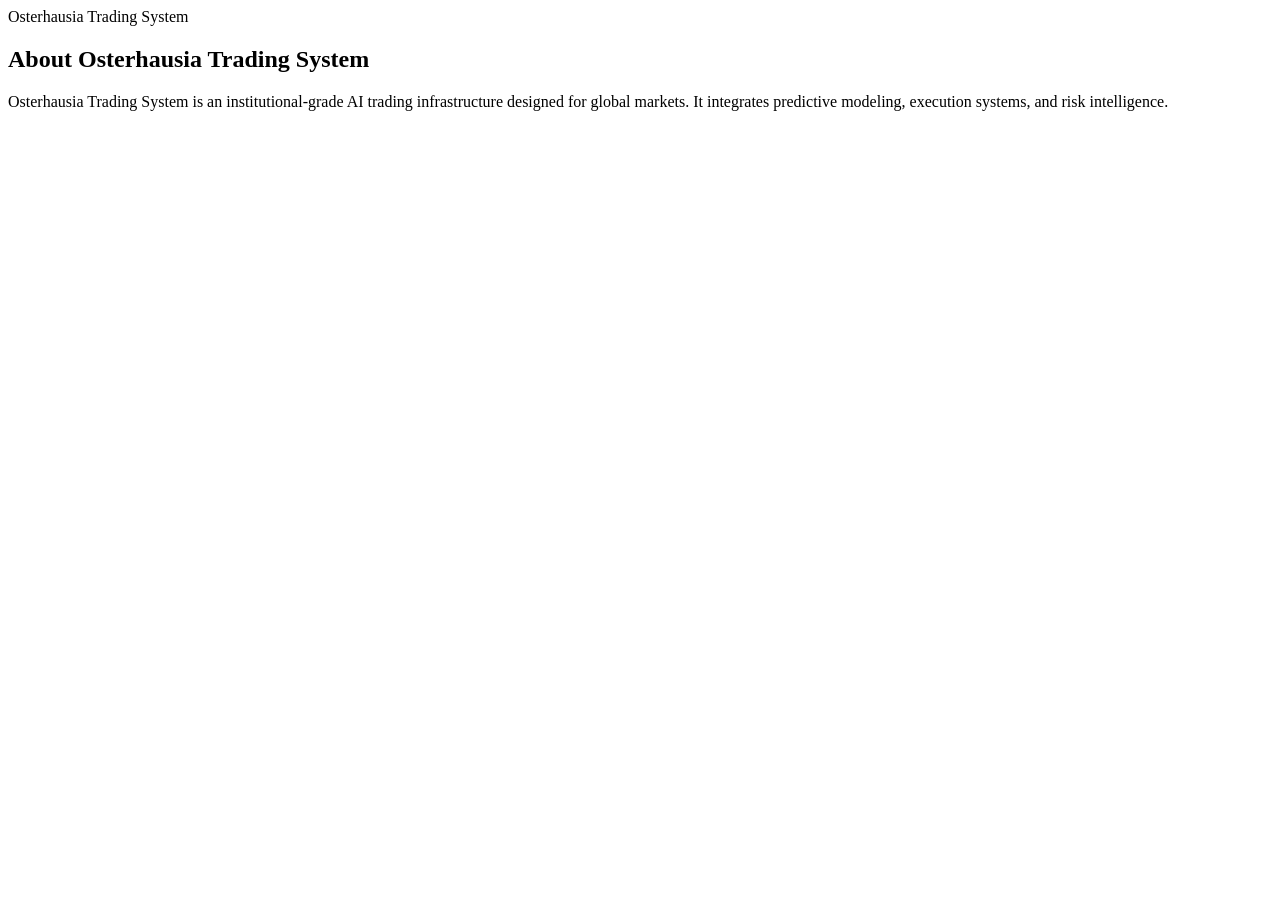
==== about.html @ da472ca3 "Add files via upload" ====
<!DOCTYPE html>
<html>
<head>
<meta charset="UTF-8">
<title>About Osterhausia Trading System</title>
<link rel="stylesheet" href="css/style.css">
</head>
<body>

<header class="nav">
<div>Osterhausia Trading System</div>
</header>

<section class="page">
<h1>About Osterhausia Trading System</h1>
<p>
Osterhausia Trading System is an institutional-grade AI trading infrastructure designed for global markets.
It integrates predictive modeling, execution systems, and risk intelligence.
</p>
</section>

</body>
</html>
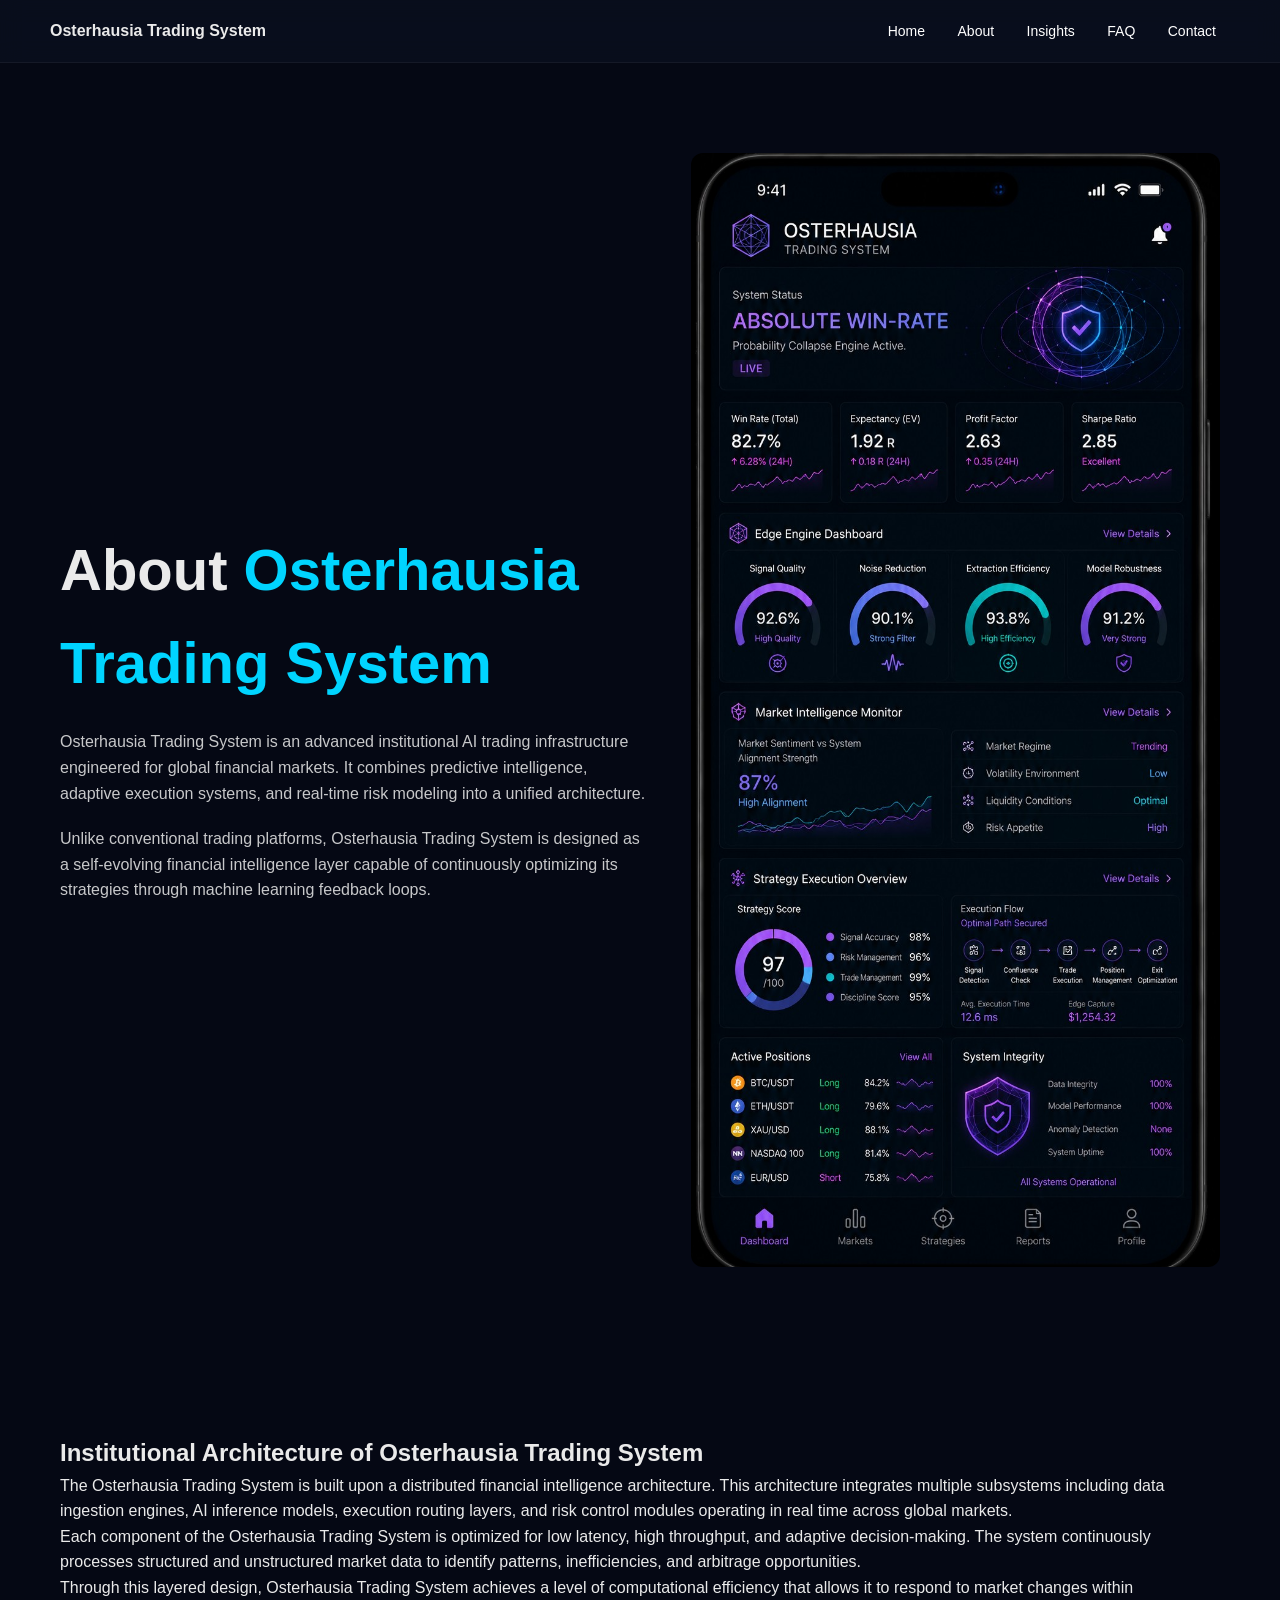
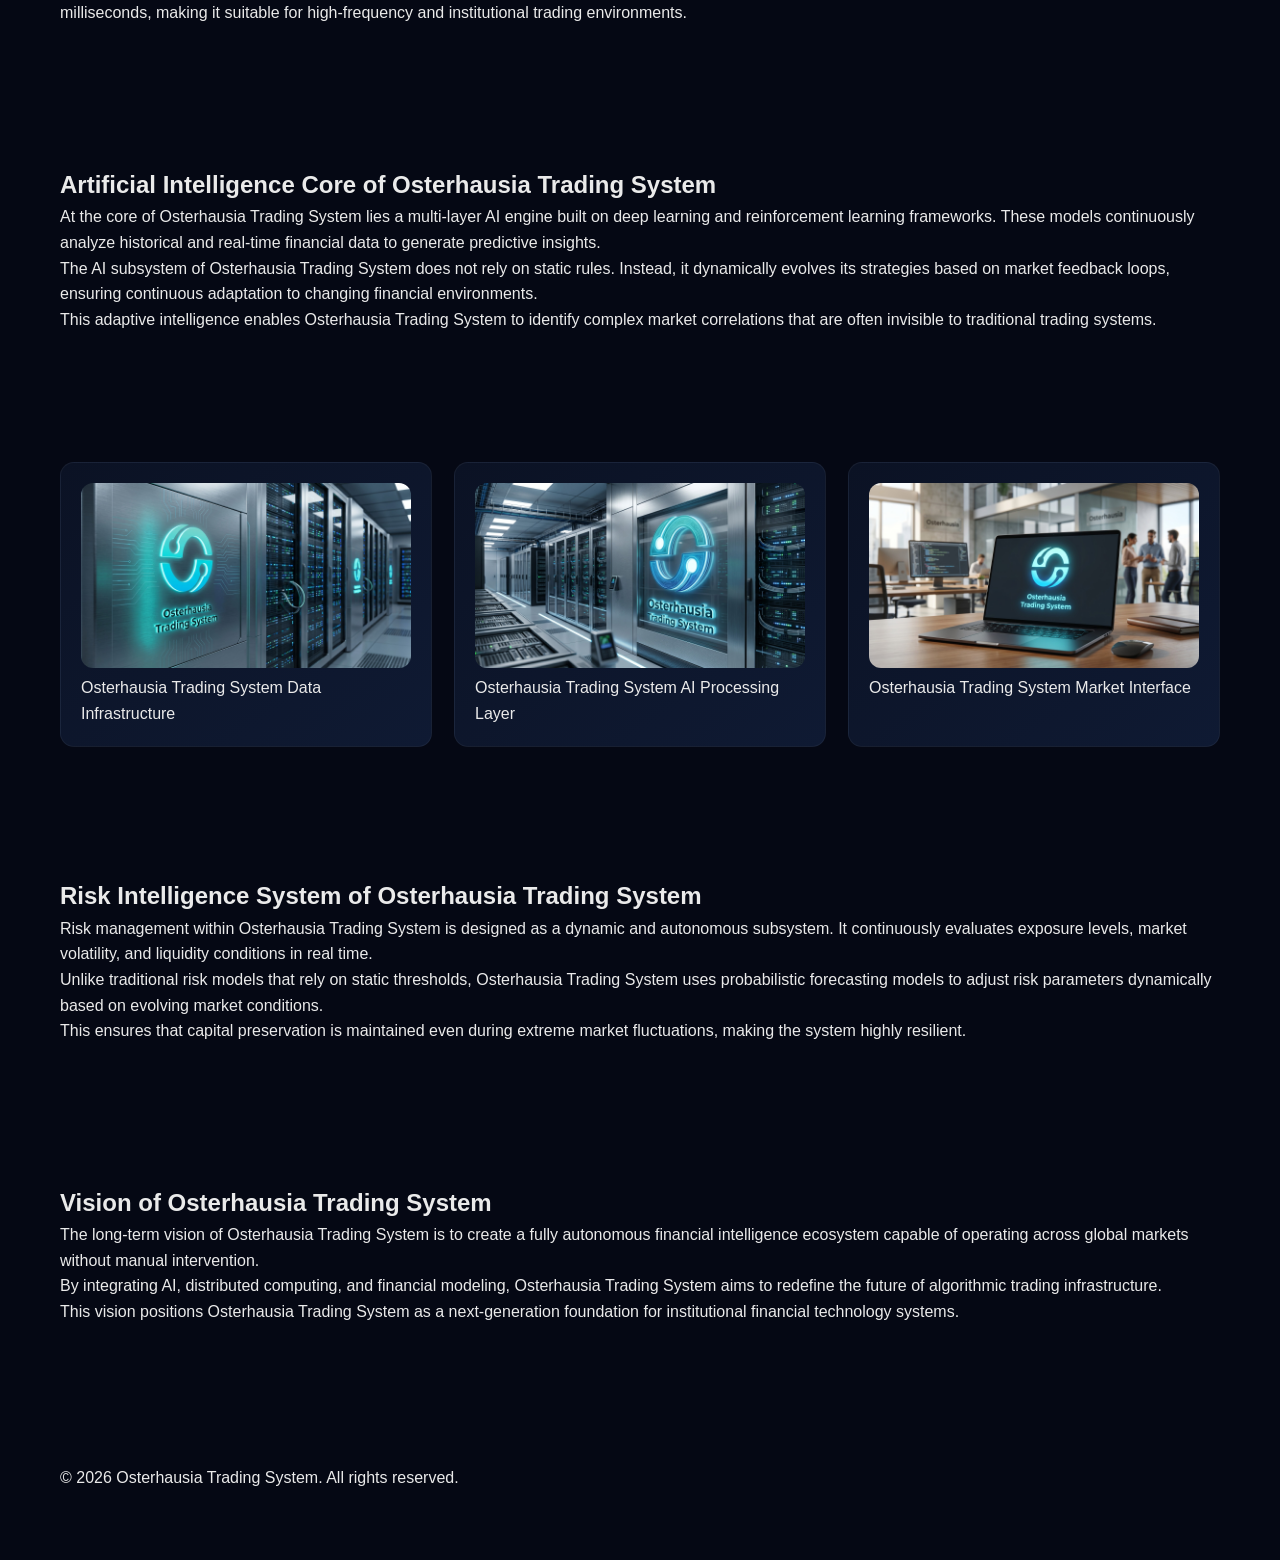
==== commit 4e51531a: "Update about.html" ====
--- a/about.html
+++ b/about.html
@@ -1,24 +1,159 @@
+<!DOCTYPE html>
+<html lang="en">
 
-<!DOCTYPE html>
-<html>
 <head>
 <meta charset="UTF-8">
-<title>About Osterhausia Trading System</title>
+<title>About Osterhausia Trading System | AI Financial Infrastructure</title>
+<meta name="viewport" content="width=device-width, initial-scale=1.0">
 <link rel="stylesheet" href="css/style.css">
 </head>
+
 <body>
 
+<!-- ================= NAV ================= -->
 <header class="nav">
-<div>Osterhausia Trading System</div>
+  <div><b>Osterhausia Trading System</b></div>
+  <nav>
+    <a href="index.html">Home</a>
+    <a href="about.html">About</a>
+    <a href="insights.html">Insights</a>
+    <a href="faq.html">FAQ</a>
+    <a href="contact.html">Contact</a>
+  </nav>
 </header>
 
+<!-- ================= HERO ================= -->
+<section class="hero fade">
+
+  <div>
+    <h1>About <span>Osterhausia Trading System</span></h1>
+
+    <p>
+      Osterhausia Trading System is an advanced institutional AI trading infrastructure engineered for global financial markets.
+      It combines predictive intelligence, adaptive execution systems, and real-time risk modeling into a unified architecture.
+    </p>
+
+    <p>
+      Unlike conventional trading platforms, Osterhausia Trading System is designed as a self-evolving financial intelligence layer
+      capable of continuously optimizing its strategies through machine learning feedback loops.
+    </p>
+  </div>
+
+  <div>
+    <img src="images/system.jpg" alt="Osterhausia System Overview">
+  </div>
+
+</section>
+
+<!-- ================= SECTION 1 ================= -->
 <section class="page">
-<h1>About Osterhausia Trading System</h1>
-<p>
-Osterhausia Trading System is an institutional-grade AI trading infrastructure designed for global markets.
-It integrates predictive modeling, execution systems, and risk intelligence.
-</p>
+
+  <h2>Institutional Architecture of Osterhausia Trading System</h2>
+
+  <p>
+    The Osterhausia Trading System is built upon a distributed financial intelligence architecture.
+    This architecture integrates multiple subsystems including data ingestion engines, AI inference models, execution routing layers,
+    and risk control modules operating in real time across global markets.
+  </p>
+
+  <p>
+    Each component of the Osterhausia Trading System is optimized for low latency, high throughput, and adaptive decision-making.
+    The system continuously processes structured and unstructured market data to identify patterns, inefficiencies, and arbitrage opportunities.
+  </p>
+
+  <p>
+    Through this layered design, Osterhausia Trading System achieves a level of computational efficiency that allows it to respond
+    to market changes within milliseconds, making it suitable for high-frequency and institutional trading environments.
+  </p>
+
 </section>
+
+<!-- ================= SECTION 2 ================= -->
+<section class="page">
+
+  <h2>Artificial Intelligence Core of Osterhausia Trading System</h2>
+
+  <p>
+    At the core of Osterhausia Trading System lies a multi-layer AI engine built on deep learning and reinforcement learning frameworks.
+    These models continuously analyze historical and real-time financial data to generate predictive insights.
+  </p>
+
+  <p>
+    The AI subsystem of Osterhausia Trading System does not rely on static rules.
+    Instead, it dynamically evolves its strategies based on market feedback loops, ensuring continuous adaptation to changing financial environments.
+  </p>
+
+  <p>
+    This adaptive intelligence enables Osterhausia Trading System to identify complex market correlations that are often invisible to traditional trading systems.
+  </p>
+
+</section>
+
+<!-- ================= IMAGE SECTION ================= -->
+<section class="grid">
+
+  <div class="card">
+    <img src="images/img11.jpg">
+    <p>Osterhausia Trading System Data Infrastructure</p>
+  </div>
+
+  <div class="card">
+    <img src="images/img12.jpg">
+    <p>Osterhausia Trading System AI Processing Layer</p>
+  </div>
+
+  <div class="card">
+    <img src="images/img13.jpg">
+    <p>Osterhausia Trading System Market Interface</p>
+  </div>
+
+</section>
+
+<!-- ================= SECTION 3 ================= -->
+<section class="page">
+
+  <h2>Risk Intelligence System of Osterhausia Trading System</h2>
+
+  <p>
+    Risk management within Osterhausia Trading System is designed as a dynamic and autonomous subsystem.
+    It continuously evaluates exposure levels, market volatility, and liquidity conditions in real time.
+  </p>
+
+  <p>
+    Unlike traditional risk models that rely on static thresholds, Osterhausia Trading System uses probabilistic forecasting models
+    to adjust risk parameters dynamically based on evolving market conditions.
+  </p>
+
+  <p>
+    This ensures that capital preservation is maintained even during extreme market fluctuations, making the system highly resilient.
+  </p>
+
+</section>
+
+<!-- ================= SECTION 4 ================= -->
+<section class="page">
+
+  <h2>Vision of Osterhausia Trading System</h2>
+
+  <p>
+    The long-term vision of Osterhausia Trading System is to create a fully autonomous financial intelligence ecosystem
+    capable of operating across global markets without manual intervention.
+  </p>
+
+  <p>
+    By integrating AI, distributed computing, and financial modeling, Osterhausia Trading System aims to redefine the future of algorithmic trading infrastructure.
+  </p>
+
+  <p>
+    This vision positions Osterhausia Trading System as a next-generation foundation for institutional financial technology systems.
+  </p>
+
+</section>
+
+<!-- ================= FOOTER ================= -->
+<footer class="page">
+  <p>© 2026 Osterhausia Trading System. All rights reserved.</p>
+</footer>
 
 </body>
 </html>
--- a/css/style.css
+++ b/css/style.css
@@ -0,0 +1,218 @@
+/* =========================
+   OSTERHAUSIA TRADING SYSTEM
+   PRODUCTION DESIGN SYSTEM
+   ========================= */
+
+/* RESET */
+* {
+  margin: 0;
+  padding: 0;
+  box-sizing: border-box;
+  font-family: 'Arial', sans-serif;
+}
+
+body {
+  background: #050814;
+  color: #eaeaea;
+  line-height: 1.6;
+  overflow-x: hidden;
+}
+
+/* =========================
+   NAVIGATION
+   ========================= */
+.nav {
+  position: sticky;
+  top: 0;
+  width: 100%;
+  display: flex;
+  justify-content: space-between;
+  align-items: center;
+  padding: 18px 50px;
+  background: rgba(10, 15, 30, 0.85);
+  backdrop-filter: blur(12px);
+  border-bottom: 1px solid rgba(255,255,255,0.05);
+  z-index: 999;
+}
+
+.nav a {
+  color: #ffffff;
+  margin: 0 14px;
+  text-decoration: none;
+  font-size: 14px;
+  transition: 0.3s;
+}
+
+.nav a:hover {
+  color: #00d4ff;
+  text-shadow: 0 0 10px #00d4ff;
+}
+
+/* =========================
+   HERO SECTION
+   ========================= */
+.hero {
+  display: flex;
+  align-items: center;
+  justify-content: space-between;
+  padding: 90px 60px;
+  gap: 40px;
+}
+
+.hero h1 {
+  font-size: 58px;
+  font-weight: 700;
+}
+
+.hero h1 span {
+  color: #00d4ff;
+}
+
+.hero p {
+  max-width: 600px;
+  margin-top: 20px;
+  opacity: 0.85;
+  font-size: 16px;
+}
+
+.btn {
+  display: inline-block;
+  margin-top: 25px;
+  padding: 12px 24px;
+  background: #00d4ff;
+  color: #000;
+  border-radius: 8px;
+  text-decoration: none;
+  font-weight: bold;
+  transition: 0.3s;
+}
+
+.btn:hover {
+  transform: translateY(-3px);
+  box-shadow: 0 0 20px rgba(0,212,255,0.4);
+}
+
+/* =========================
+   GRID SYSTEM
+   ========================= */
+.grid {
+  display: grid;
+  grid-template-columns: repeat(auto-fit, minmax(260px, 1fr));
+  gap: 22px;
+  padding: 60px;
+}
+
+/* =========================
+   CARD SYSTEM
+   ========================= */
+.card {
+  background: linear-gradient(145deg, #0b1224, #0f1a33);
+  border: 1px solid rgba(255,255,255,0.05);
+  padding: 20px;
+  border-radius: 14px;
+  transition: all 0.3s ease;
+  overflow: hidden;
+}
+
+.card:hover {
+  transform: translateY(-10px);
+  box-shadow: 0 0 25px rgba(0, 212, 255, 0.35);
+}
+
+/* =========================
+   PAGE WRAPPER
+   ========================= */
+.page {
+  padding: 70px 60px;
+}
+
+/* =========================
+   IMAGES
+   ========================= */
+img {
+  width: 100%;
+  border-radius: 12px;
+}
+
+/* =========================
+   FAQ STYLE
+   ========================= */
+.faq-item {
+  background: #0d152b;
+  padding: 18px;
+  margin-bottom: 14px;
+  border-radius: 10px;
+  border: 1px solid rgba(255,255,255,0.05);
+  transition: 0.3s;
+}
+
+.faq-item:hover {
+  transform: translateX(5px);
+  border-color: #00d4ff;
+}
+
+/* =========================
+   ARTICLE LAYOUT
+   ========================= */
+.article {
+  max-width: 900px;
+  margin: auto;
+}
+
+.article h1 {
+  margin-bottom: 20px;
+}
+
+.article p {
+  margin-bottom: 18px;
+  opacity: 0.9;
+}
+
+/* =========================
+   CONTACT BLOCK
+   ========================= */
+.contact-box {
+  background: #0d152b;
+  padding: 25px;
+  border-radius: 12px;
+  border: 1px solid rgba(255,255,255,0.05);
+}
+
+/* =========================
+   ANIMATION SYSTEM
+   ========================= */
+.fade {
+  opacity: 0;
+  transform: translateY(20px);
+  animation: fadeIn 0.8s forwards ease-out;
+}
+
+@keyframes fadeIn {
+  to {
+    opacity: 1;
+    transform: translateY(0);
+  }
+}
+
+/* =========================
+   RESPONSIVE
+   ========================= */
+@media (max-width: 768px) {
+  .hero {
+    flex-direction: column;
+    padding: 50px 20px;
+  }
+
+  .nav {
+    flex-direction: column;
+    gap: 10px;
+  }
+
+  .grid {
+    padding: 30px;
+  }
+
+  .page {
+    padding: 40px 20px;
+  }
+}
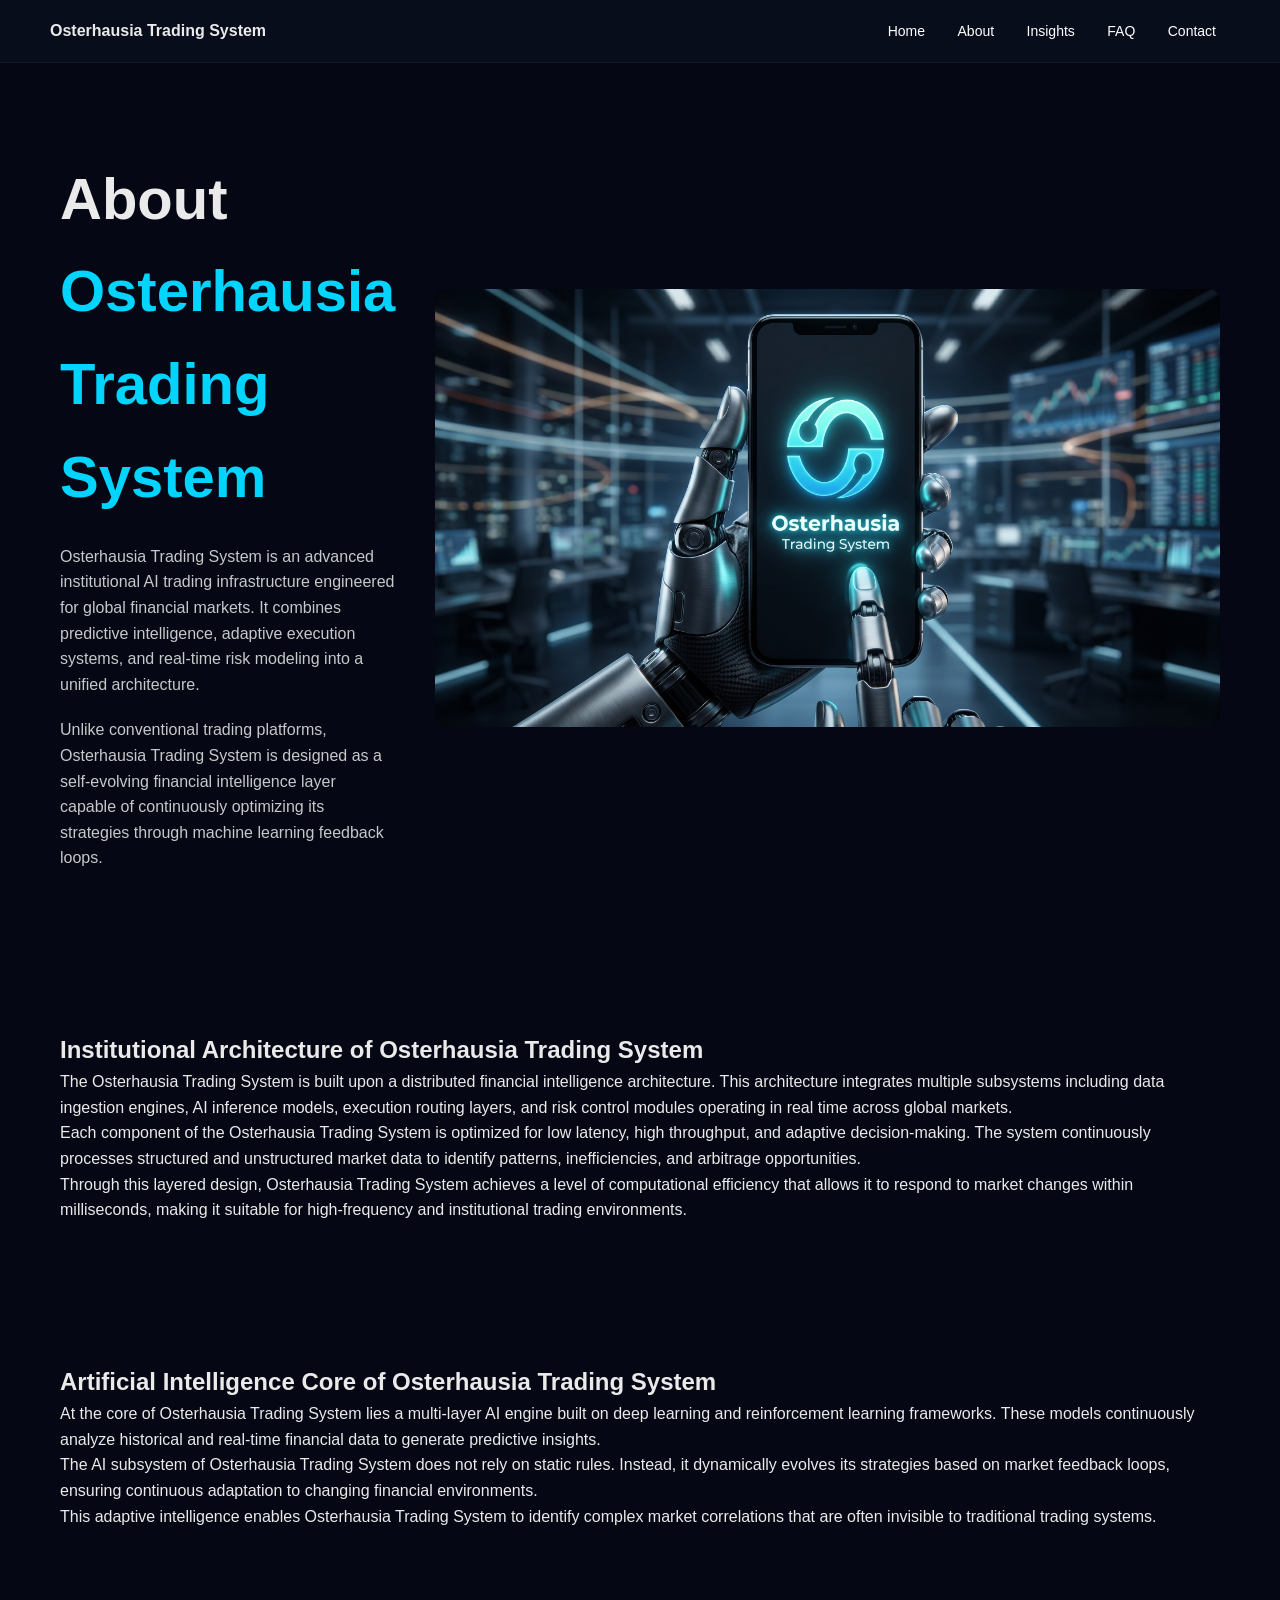
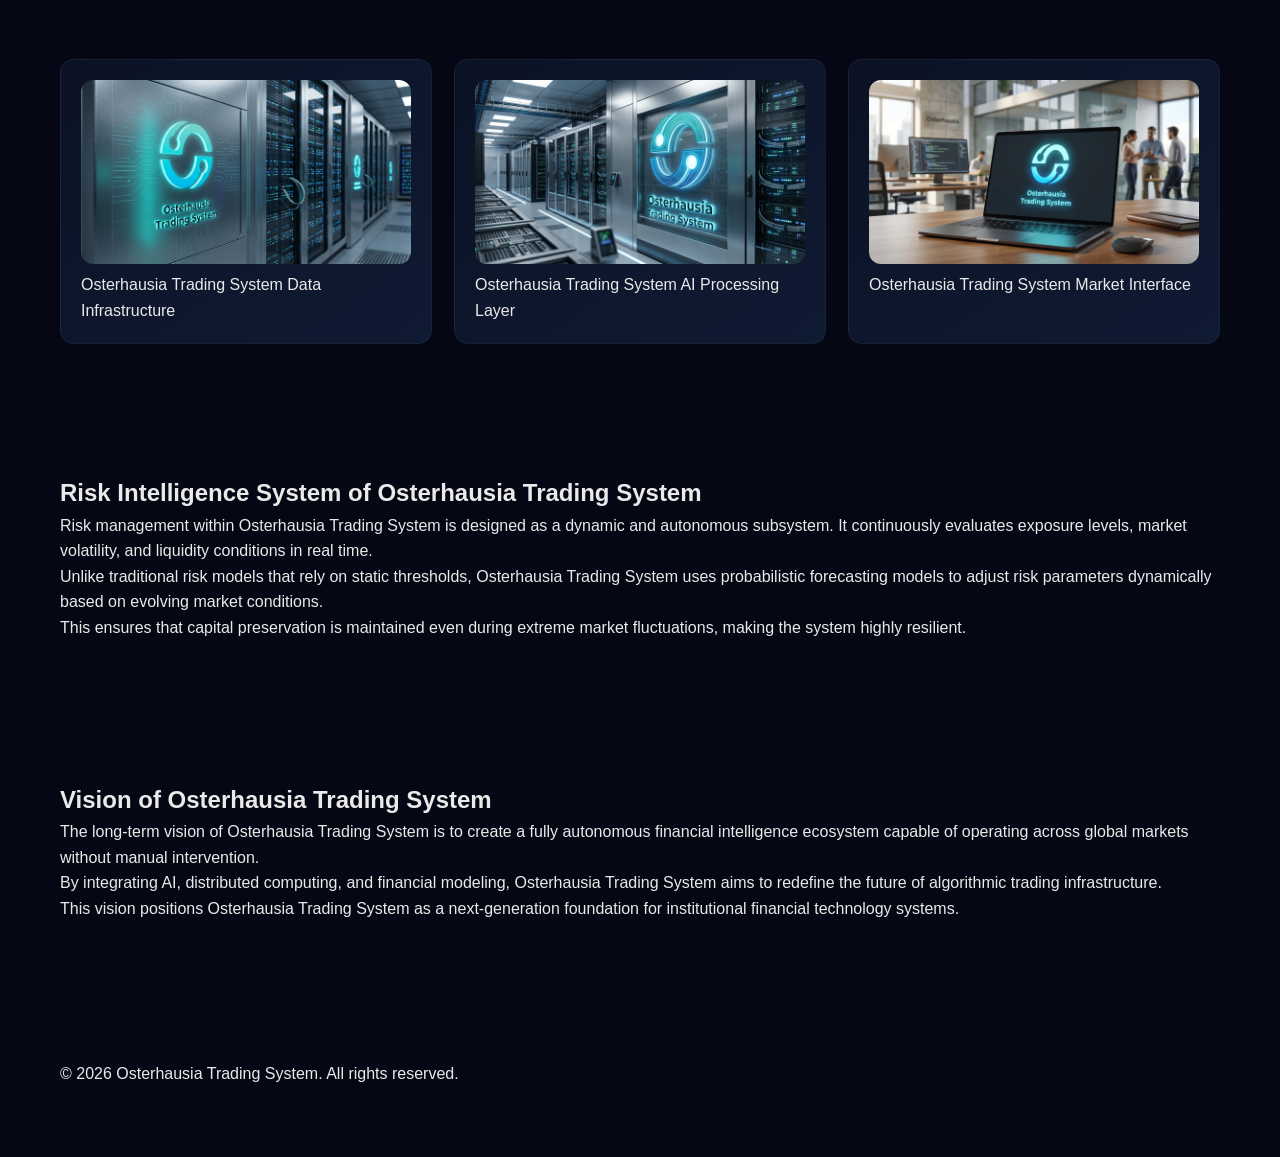
==== commit 9398db37: "Update about.html" ====
--- a/about.html
+++ b/about.html
@@ -40,7 +40,7 @@
   </div>
 
   <div>
-    <img src="images/system.jpg" alt="Osterhausia System Overview">
+    <img src="images/img14.jpg" alt="Osterhausia System Overview">
   </div>
 
 </section>
